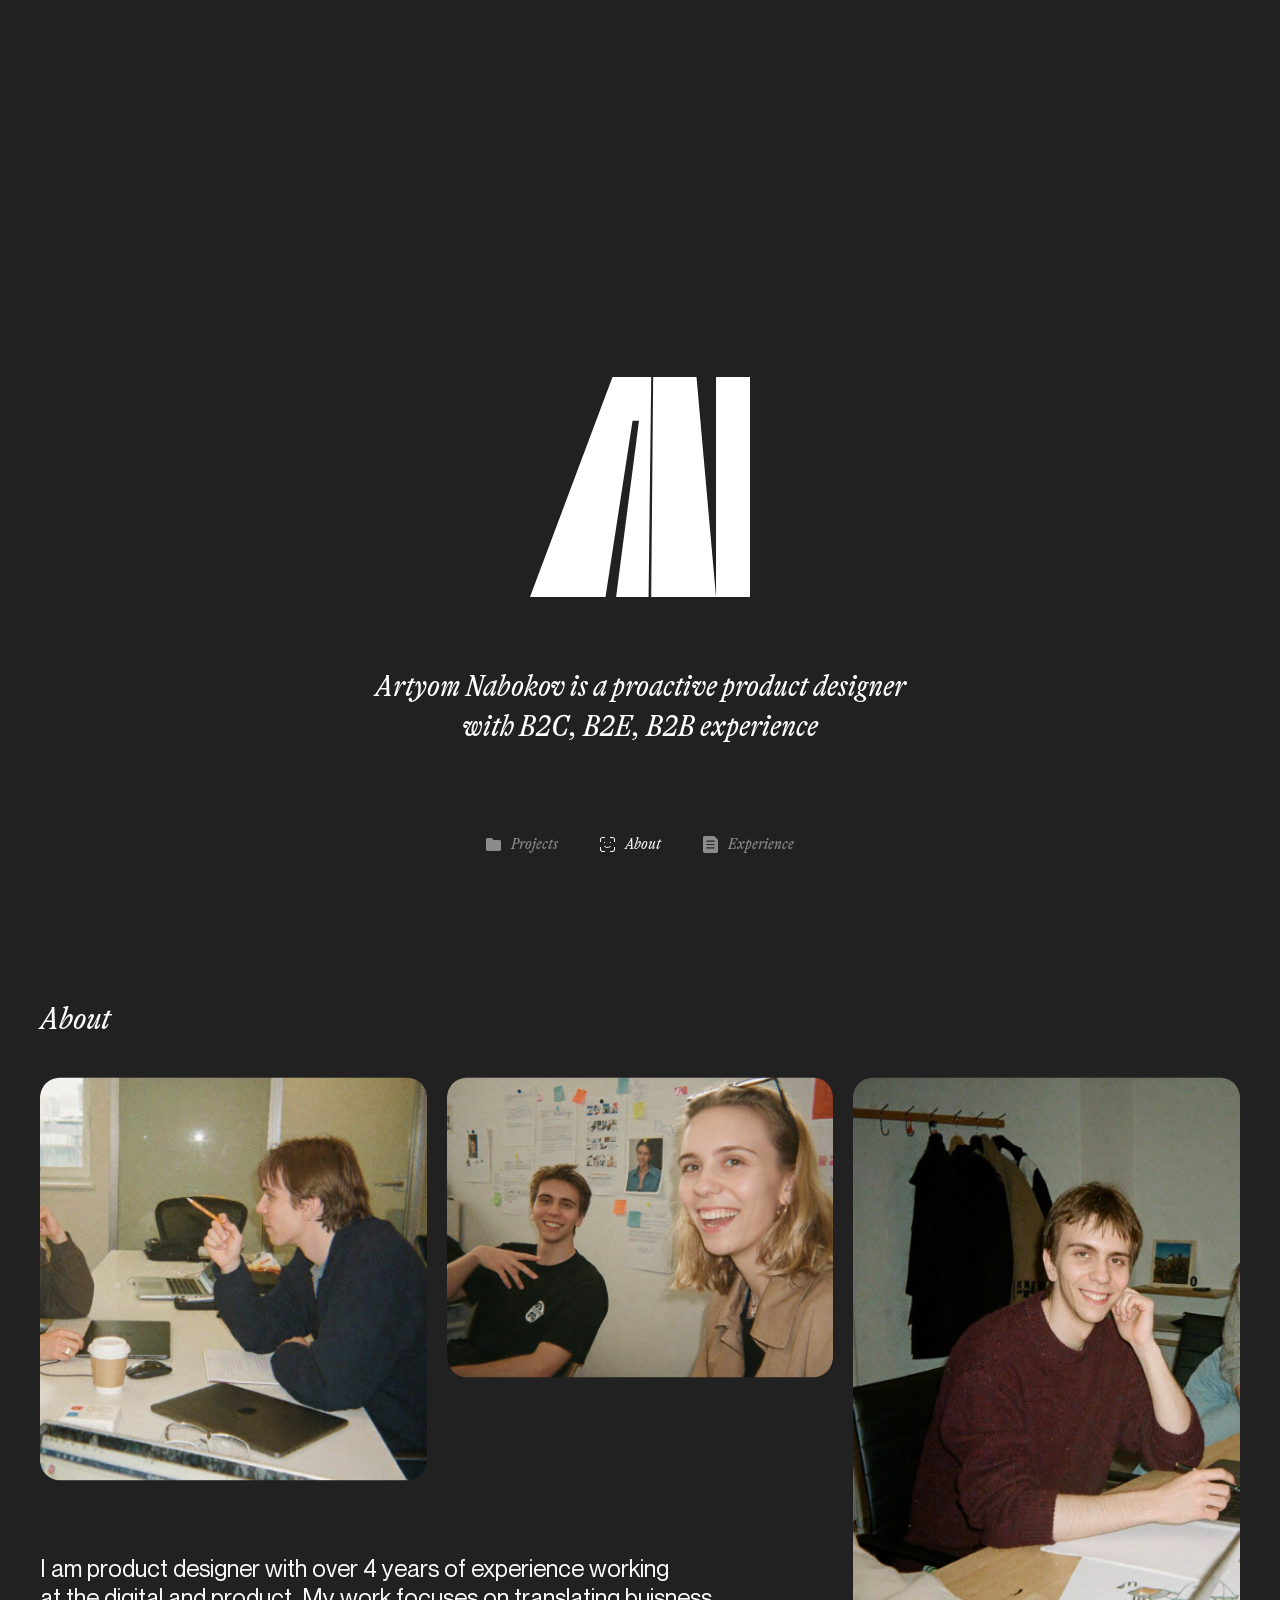
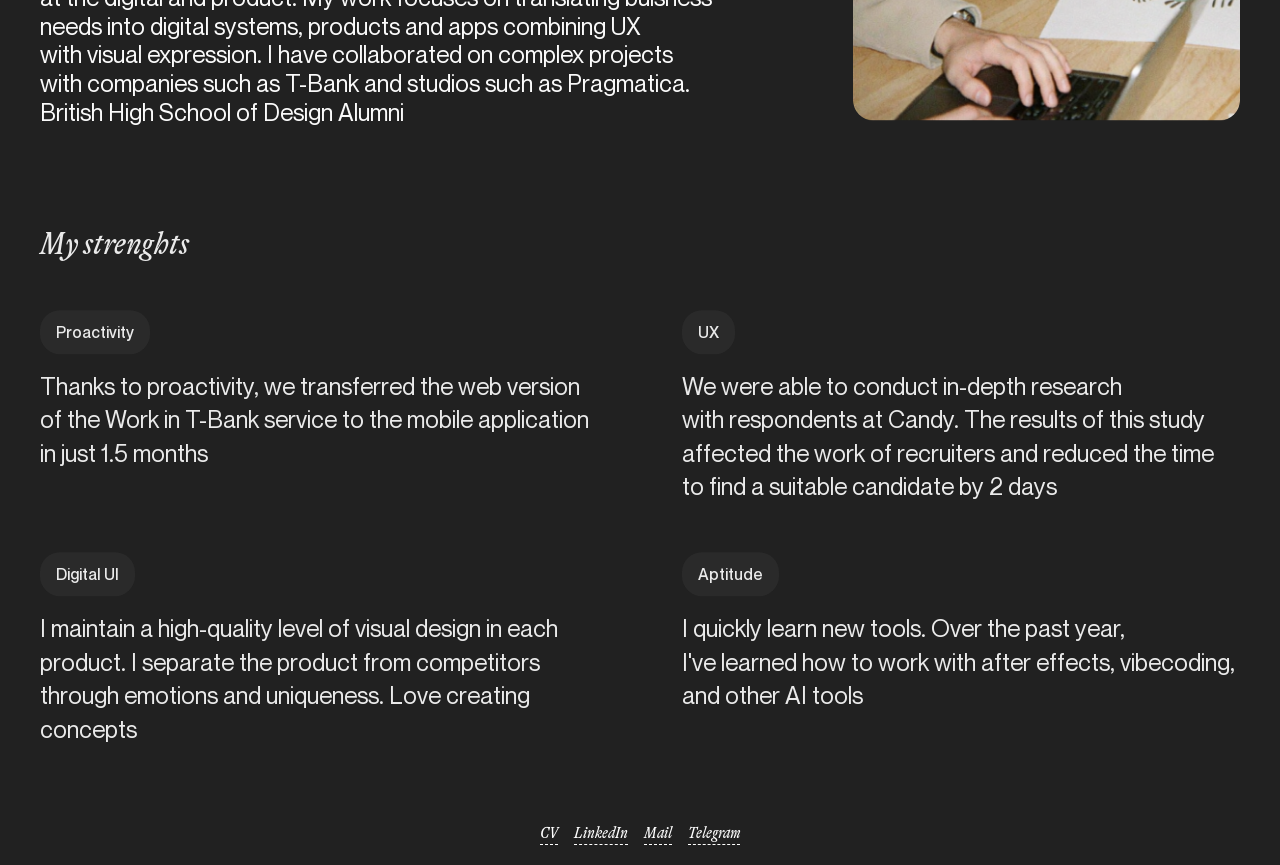
==== about.html @ 0e3f08d1 "Add About and Experience pages, seamless tab navigation, and case study polish - New about.html and " ====
<!DOCTYPE html>
<html lang="en">
<head>
<meta charset="UTF-8" />
<meta name="viewport" content="width=device-width, initial-scale=1.0" />
<title>About — Artyom Nabokov</title>
<meta name="description" content="Product designer with over 4 years of experience translating business needs into digital systems, products and apps." />
<link rel="icon" href="data:,">
<link rel="stylesheet" href="css/styles.css" />
</head>
<body>

  <header class="hero" id="top">
    <div class="hero__logo reveal">
      <img src="assets/icons/logo.svg" alt="Artyom Nabokov logo" width="313" height="313" />
    </div>
    <p class="hero__tagline reveal">
      Artyom Nabokov is&nbsp;a&nbsp;proactive product designer<br />
      with&nbsp;B2C, B2E, B2B experience
    </p>
    <nav class="hero__nav reveal">
      <a href="index.html#work" class="hero__nav-item">
        <img src="assets/icons/icon-projects.svg" alt="" width="15" height="13" />
        <span>Projects</span>
      </a>
      <a href="about.html" class="hero__nav-item is-active">
        <img src="assets/icons/icon-about.svg" alt="" width="15" height="15" />
        <span>About</span>
      </a>
      <a href="experience.html" class="hero__nav-item">
        <img src="assets/icons/icon-experience.svg" alt="" width="15" height="17" />
        <span>Experience</span>
      </a>
    </nav>
  </header>

  <main>
    <section class="section" id="about">
      <div class="section__head reveal">
        <h2>About</h2>
      </div>

      <div class="about-photos reveal">
        <div class="about-photos__left">
          <div class="about-photos__row">
            <div class="about-photo" style="aspect-ratio:401/418">
              <img class="about-photo__img about-photo__img--plain" src="assets/images/about/photo-1.png" alt="Artyom collaborating with a colleague at a desk" />
            </div>
            <div class="about-photo" style="aspect-ratio:401/311">
              <img class="about-photo__img about-photo__img--plain" src="assets/images/about/photo-2.png" alt="Artyom laughing with a teammate" />
            </div>
          </div>
          <p class="about-bio">I&nbsp;am&nbsp;product designer with&nbsp;over 4&nbsp;years of&nbsp;experience working at&nbsp;the&nbsp;digital and&nbsp;product. My&nbsp;work focuses on&nbsp;translating buisness needs into&nbsp;digital systems, products and&nbsp;apps combining UX with&nbsp;visual expression. I&nbsp;have collaborated on&nbsp;complex projects with&nbsp;companies such as&nbsp;T-Bank and&nbsp;studios such as&nbsp;Pragmatica. British High School of&nbsp;Design Alumni</p>
        </div>
        <div class="about-photo about-photo--tall" style="aspect-ratio:401/666">
          <img class="about-photo__img about-photo__img--plain" src="assets/images/about/photo-3.png" alt="Artyom working at his desk" />
        </div>
      </div>

      <div class="about-strengths reveal">
        <h3>My strenghts</h3>
        <div class="about-strengths__grid">
          <div class="about-strength">
            <span class="about-strength__badge">Proactivity</span>
            <p>Thanks to&nbsp;proactivity, we&nbsp;transferred the&nbsp;web version of&nbsp;the&nbsp;Work in&nbsp;T-Bank service to&nbsp;the&nbsp;mobile application in&nbsp;just 1.5&nbsp;months</p>
          </div>
          <div class="about-strength">
            <span class="about-strength__badge">UX</span>
            <p>We&nbsp;were able to&nbsp;conduct in-depth research with&nbsp;respondents at&nbsp;Candy. The&nbsp;results of&nbsp;this study affected the&nbsp;work of&nbsp;recruiters and&nbsp;reduced the&nbsp;time to&nbsp;find a&nbsp;suitable candidate by&nbsp;2&nbsp;days</p>
          </div>
          <div class="about-strength">
            <span class="about-strength__badge">Digital UI</span>
            <p>I&nbsp;maintain a&nbsp;high-quality level of&nbsp;visual design in&nbsp;each product. I&nbsp;separate the&nbsp;product from&nbsp;competitors through emotions and&nbsp;uniqueness. Love creating concepts</p>
          </div>
          <div class="about-strength">
            <span class="about-strength__badge">Aptitude</span>
            <p>I&nbsp;quickly learn new tools. Over&nbsp;the&nbsp;past year, I've&nbsp;learned how&nbsp;to&nbsp;work with&nbsp;after effects, vibecoding, and&nbsp;other AI&nbsp;tools</p>
          </div>
        </div>
      </div>
    </section>
  </main>

  <footer class="links">
    <a href="#" target="_blank" rel="noopener">CV</a>
    <a href="https://www.linkedin.com/in/artyom-nabokov-3b5aaa315/" target="_blank" rel="noopener">LinkedIn</a>
    <button type="button" class="link-copy" data-copy="nabokov.artyom@gmail.com" data-label="Mail">Mail</button>
    <button type="button" class="link-copy" data-copy="@bankasidra" data-label="Telegram">Telegram</button>
  </footer>

  <script src="assets/vendor/gsap/gsap.min.js"></script>
  <script src="assets/vendor/gsap/ScrollTrigger.min.js"></script>
  <script src="js/script.js"></script>
</body>
</html>
---- css/styles.css ----
/* ---------- Fonts ----------
   Trial webfonts used for this non-commercial portfolio, per foundry trial terms:
     - GT Alpina Trial Condensed Regular/Medium Italic (Grilli Type) — headings/labels
     - PP Neue Montreal Regular/Medium (Pangram Pangram) — body/card titles */

@font-face {
  font-family: 'GT Alpina Trial';
  src: url('../assets/fonts/GT-Alpina-Condensed-Regular-Italic-Trial.otf') format('opentype');
  font-style: italic;
  font-weight: 400;
  font-display: swap;
}
@font-face {
  font-family: 'GT Alpina Trial';
  src: url('../assets/fonts/GT-Alpina-Condensed-Medium-Italic-Trial.otf') format('opentype');
  font-style: italic;
  font-weight: 500;
  font-display: swap;
}
@font-face {
  font-family: 'PP Neue Montreal';
  src: url('../assets/fonts/NeueMontreal-Regular.woff2') format('woff2');
  font-style: normal;
  font-weight: 400;
  font-display: swap;
}
@font-face {
  font-family: 'PP Neue Montreal';
  src: url('../assets/fonts/NeueMontreal-Medium.woff2') format('woff2');
  font-style: normal;
  font-weight: 500;
  font-display: swap;
}

/* Seamless cross-page navigation: the browser morphs the outgoing page into
   the incoming one instead of a hard cut. Chromium-only — other browsers
   just fall back to a normal instant navigation, no harm done. */
@view-transition {
  navigation: auto;
}

::view-transition-old(root),
::view-transition-new(root) {
  animation-duration: 0.45s;
  animation-timing-function: cubic-bezier(0.16, 1, 0.3, 1);
}

:root {
  --bg: #212121;
  --bg-deep: #0f0f0f;
  --fg: #ffffff;
  --fg-dim: rgba(255, 255, 255, 0.5);
  --gap: 20px;
  --container: 1240px;
  --font-display: 'GT Alpina Trial', 'Fraunces', Georgia, serif;
  --font-body: 'PP Neue Montreal', 'General Sans', Inter, Arial, sans-serif;
  --ease: cubic-bezier(0.16, 1, 0.3, 1);
}

* { box-sizing: border-box; }

html { scroll-behavior: smooth; }

body {
  margin: 0;
  background: var(--bg);
  color: var(--fg);
  font-family: var(--font-body);
  -webkit-font-smoothing: antialiased;
}

img { display: block; max-width: 100%; }

a { color: inherit; text-decoration: none; }

/* ---------- Reveal-on-scroll ----------
   Resting state only — GSAP (ScrollTrigger) animates these in; see js/script.js.
   Kept as plain CSS so content isn't briefly visible before JS runs. */
.reveal {
  opacity: 0;
}

/* ---------- Hero ---------- */
.hero {
  min-height: 100vh;
  display: flex;
  flex-direction: column;
  align-items: center;
  justify-content: flex-end;
  gap: 40px;
  padding: 40px 20px 32px;
  text-align: center;
  /* Identical hero markup on index.html and about.html — naming it lets the
     browser morph it in place across navigation instead of crossfading it
     away and back in with the rest of the page. */
  view-transition-name: site-hero;
}

.hero__logo {
  width: 220px;
}
.hero__logo img { width: 100%; height: auto; }

.hero__tagline {
  font-family: var(--font-display);
  font-style: italic;
  font-size: clamp(18px, 2.4vw, 32px);
  line-height: 1.3;
  max-width: 620px;
  color: var(--fg);
}

.hero__nav {
  display: flex;
  gap: 2px;
  padding: 8px;
}

.hero__nav-item {
  display: flex;
  align-items: center;
  gap: 10px;
  padding: 8px 20px;
  opacity: 0.5;
}
.hero__nav-item.is-active {
  opacity: 1;
}
.hero__nav-item span {
  font-family: var(--font-display);
  font-style: italic;
  font-size: 16px;
  white-space: nowrap;
}

/* ---------- Sections ---------- */
.section {
  max-width: var(--container);
  margin: 0 auto;
  padding: 100px 20px 60px;
}

#work { padding-top: 56px; }

.section__head {
  display: flex;
  align-items: baseline;
  justify-content: space-between;
  margin-bottom: 40px;
}

.section__head h2 {
  font-family: var(--font-display);
  font-style: italic;
  font-weight: 400;
  font-size: clamp(24px, 3vw, 32px);
  margin: 0;
}

.section__all {
  font-family: var(--font-display);
  font-style: italic;
  font-size: 16px;
  color: var(--fg);
  opacity: 1;
}

/* ---------- Card component (Selected Work + Playground) ----------
   Shadow/lift live on .card (unclipped, so box-shadow stays rounded and
   doesn't show a seam on transform); rounding + clipping of the actual
   artwork live on the .card__clip child. Splitting these across two
   elements avoids the classic border-radius+overflow+transform bug where
   the browser's shadow and clip paths drift apart mid-transition. */
.card {
  position: relative;
  display: block;
  border-radius: 21px;
  aspect-ratio: var(--card-w) / var(--card-h);
  --shadow-o: 0;
  box-shadow: 0 24px 48px rgba(0, 0, 0, var(--shadow-o));
}

.card__clip {
  position: absolute;
  inset: 0;
  border-radius: inherit;
  overflow: hidden;
  background: var(--card-bg, #111);
}

.card__visual {
  position: absolute;
  inset: 0;
}

.card__layer {
  position: absolute;
  left: var(--l, 0);
  top: var(--t, 0);
  width: var(--w, 100%);
  height: var(--h, 100%);
  object-fit: cover;
}
.card__layer--centered {
  left: 50%;
  top: 50%;
  width: auto;
  height: 100%;
  transform: translate(-50%, -50%);
}
.card__mask {
  -webkit-mask-repeat: no-repeat;
  mask-repeat: no-repeat;
  -webkit-mask-size: 100% 100%;
  mask-size: 100% 100%;
  -webkit-mask-position: 0 0;
  mask-position: 0 0;
}

.card__fade {
  position: absolute;
  inset: 0;
  background: linear-gradient(to bottom, rgba(15, 15, 15, 0) 45%, rgba(15, 15, 15, 0.92) 100%);
  opacity: 0;
}

.card__text {
  position: absolute;
  left: 16px;
  right: 16px;
  bottom: 16px;
  opacity: 0;
  transform: translateY(10px);
}

/* Selected Work: caption + fade are always shown, not hover-only */
.work-grid .card__fade,
.work-grid .card__text {
  opacity: 1;
  transform: translateY(0);
}

.card__title {
  font-family: var(--font-body);
  font-weight: 500;
  font-size: 16px;
  line-height: 1.25;
  margin: 0 0 10px;
}
.card__title-dim { color: var(--fg-dim); font-weight: 400; }

.card__client {
  font-family: var(--font-display);
  font-style: italic;
  font-size: 18px;
  color: var(--fg-dim);
  margin: 0;
}

/* ---------- Selected Work: single horizontal row, native size, drag/scroll for overflow ---------- */
.work-grid {
  display: flex;
  flex-wrap: nowrap;
  align-items: flex-end;
  gap: var(--gap);
  overflow-x: auto;
  cursor: grab;
  scrollbar-width: none;
  -ms-overflow-style: none;
  user-select: none;
  -webkit-user-select: none;
  /* overflow-x:auto forces overflow-y to act as auto too (per spec, an axis
     can't stay "visible" while the other isn't), which would otherwise clip
     the hover box-shadow at the row's top/bottom edge. Pad the scroll area
     and cancel the padding with a matching negative margin so the shadow
     has room without shifting surrounding layout. */
  padding: 24px 0 90px;
  margin: -24px 0 -90px;
}
.work-grid img { -webkit-user-drag: none; user-drag: none; }
.work-grid::-webkit-scrollbar { display: none; }
.work-grid.is-dragging {
  cursor: grabbing;
  scroll-behavior: auto;
  user-select: none;
}
.work-grid .card {
  flex: 0 0 auto;
  width: calc(var(--card-w) * 1px);
}

@media (max-width: 560px) {
  .work-grid .card { width: calc(var(--card-w) * 0.72px); }
}

/* ---------- Playground (masonry via columns) ---------- */
.playground-grid {
  display: grid;
  grid-template-columns: repeat(3, 1fr);
  gap: var(--gap);
  align-items: start;
}

.playground-col {
  display: flex;
  flex-direction: column;
  gap: var(--gap);
}

@media (max-width: 900px) {
  .playground-grid { grid-template-columns: repeat(2, 1fr); }
}
@media (max-width: 600px) {
  .playground-grid { grid-template-columns: 1fr; }
}

/* ---------- Footer links ---------- */
.links {
  display: flex;
  gap: 16px;
  align-items: center;
  justify-content: center;
  padding: 20px;
  background: var(--bg);
}
.links a,
.links button {
  font-family: var(--font-display);
  font-style: italic;
  font-size: 16px;
  border: none;
  border-bottom: 1px dashed var(--fg);
  padding: 0 0 2px;
  background: none;
  color: inherit;
  cursor: pointer;
}

@media (max-width: 480px) {
  .hero { gap: 28px; }
  .hero__nav { flex-wrap: wrap; justify-content: center; }
}

/* ================= Case study pages ================= */

.case-nav {
  max-width: var(--container);
  margin: 0 auto;
  padding: 32px 20px 0;
}
.case-back {
  display: inline-flex;
  align-items: center;
  gap: 8px;
  font-family: var(--font-display);
  font-style: italic;
  font-size: 16px;
  opacity: 0.6;
}
.case-back img { width: 15px; height: 15px; filter: invert(1); }

.case {
  max-width: var(--container);
  margin: 0 auto;
  padding: 40px 20px 100px;
  display: flex;
  flex-direction: column;
  gap: 90px;
}

.case-hero img,
.case-feature-row img,
.case-feature-grid img,
.case-compare img {
  width: 100%;
  display: block;
  border-radius: 20px;
}

/* Text blocks sit in the right half of the content column, matching the source layout */
.case-text {
  margin-left: auto;
  width: 622px;
  max-width: 100%;
  display: flex;
  flex-direction: column;
  gap: 40px;
}
.case-text__group h3,
.case-text__label {
  font-family: var(--font-display);
  font-style: italic;
  font-weight: 400;
  font-size: 16px;
  color: var(--fg-dim);
  margin: 0 0 14px;
}
.case-text__group p {
  font-size: 20px;
  line-height: 1.45;
  margin: 0;
}

/* The intro block (tags/description/badges) uses a tighter 16px gap in
   Figma than the other text blocks' 40px group spacing. */
.case-text--intro {
  gap: 16px;
}

.case-tags {
  display: flex;
  flex-wrap: wrap;
  gap: 8px;
  font-size: 14px;
  color: var(--fg-dim);
}
.case-tags span:not(:last-child)::after {
  content: '•';
  margin-left: 8px;
}
.case-desc {
  font-size: 22px;
  line-height: 1.4;
  margin: 0;
}
.case-badge {
  align-self: flex-start;
  display: inline-flex;
  align-items: center;
  gap: 8px;
  padding: 12px 16px 12px 12px;
  border-radius: 20px;
  background: #2c2c2c;
  font-family: var(--font-body);
  font-weight: 500;
  font-size: 16px;
  color: #fff;
}
.case-badge img { width: 12px; height: auto; }

.case-feature-row {
  display: grid;
  grid-template-columns: repeat(3, 1fr);
  gap: var(--gap);
}
.case-feature-grid {
  display: flex;
  flex-direction: column;
  gap: var(--gap);
}

.case-compare {
  position: relative;
  border-radius: 20px;
  overflow: hidden;
  aspect-ratio: 1240 / 666;
  cursor: ew-resize;
  user-select: none;
  /* Matches the block's own radial gradient fill in Figma — the before/
     after shots don't quite reach the container edges, so this shows in
     the margins instead of a jarring black bar. */
  background: radial-gradient(circle at 50% 50%, #ffffff 0%, #fff7cb 25%, #ffee96 50%, #ffe662 75%, #ffe147 87.5%, #ffdd2d 100%);
}
/* Both shots are full-bleed and identically sized/positioned (the whole
   container) — that's what lets the drag reveal more/less of either side
   with no gap. Sizing each to only its own small Figma "window" meant the
   reveal ran out of image past that window's edge. */
.case-compare img {
  position: absolute;
  inset: 0;
  width: 100%;
  height: 100%;
  object-fit: contain;
  object-position: center;
  border-radius: 0;
  pointer-events: none;
  /* The full mockup at "contain" size reads small against this wide
     letterboxed block — scale it up so it reads closer to Figma's size,
     letting the container's overflow:hidden crop the excess. */
  transform: scale(1.4);
}
/* The reveal clip must be a percentage of the whole container, not of the
   "after" image's own (already-offset, already-narrower) box — clipping
   the image directly clipped it relative to itself, which is why the
   drag looked broken. Wrap it in a full-size layer and clip that instead. */
.case-compare__after-clip {
  position: absolute;
  inset: 0;
  clip-path: inset(0 0 0 50%);
}
.case-compare__handle {
  position: absolute;
  top: 0;
  bottom: 0;
  left: 50%;
  width: 6px;
  background: #ffdd2d;
  border-radius: 8px;
  transform: translateX(-50%);
  pointer-events: none;
  z-index: 2;
}
.case-compare__grip {
  position: absolute;
  top: 50%;
  left: 50%;
  width: 48px;
  height: 108px;
  border-radius: 11px;
  background: #ffdd2d;
  transform: translate(-50%, -50%);
  display: flex;
  flex-direction: column;
  align-items: center;
  justify-content: center;
  gap: 8px;
  pointer-events: none;
  z-index: 3;
}
.case-compare__grip img { width: 24px; height: 24px; }
.case-compare__grip span {
  font-family: var(--font-body);
  font-weight: 500;
  font-size: 16px;
  color: #9a8104;
}
.case-compare__label {
  position: absolute;
  top: 3%;
  font-family: var(--font-display);
  font-style: italic;
  font-size: 16px;
  color: #212121;
  z-index: 2;
}
.case-compare__label--before { left: 1.6%; }
.case-compare__label--after { right: 1.6%; }

.case-animation {
  aspect-ratio: 1240 / 860;
  border-radius: 20px;
  background: #161616;
  display: flex;
  align-items: center;
  justify-content: center;
  overflow: hidden;
}
.case-animation span {
  font-family: var(--font-display);
  font-style: italic;
  font-size: 28px;
  color: var(--fg-dim);
}
.case-animation video {
  width: 100%;
  height: 100%;
  object-fit: cover;
}

.case-results ul {
  list-style: none;
  padding: 0;
  margin: 6px 0 0;
  display: flex;
  flex-direction: column;
  gap: 10px;
}
.case-results li {
  font-size: 20px;
  padding-left: 22px;
  position: relative;
}
.case-hypotheses,
.case-plain-list {
  list-style: none;
  padding: 0;
  margin: 0;
  display: flex;
  flex-direction: column;
  gap: 20px;
}
.case-hypotheses li {
  font-size: 18px;
  line-height: 1.5;
  padding-left: 22px;
  position: relative;
}
.case-hypotheses li::before {
  content: '•';
  position: absolute;
  left: 0;
  color: var(--fg-dim);
}
.case-plain-list { gap: 10px; margin-top: 6px; }
.case-plain-list li { font-size: 20px; }

.case-results li::before {
  content: '—';
  position: absolute;
  left: 0;
  color: var(--fg-dim);
}

@media (max-width: 900px) {
  .case-feature-row { grid-template-columns: repeat(2, 1fr); }
  .case-text { width: 100%; }
}
@media (max-width: 560px) {
  .case-feature-row { grid-template-columns: 1fr; }
  .case { gap: 60px; }
}

/* ================= About page ================= */

.about-photos {
  display: flex;
  gap: var(--gap);
  align-items: flex-start;
  margin-bottom: 96px;
}
.about-photos__left {
  display: flex;
  flex-direction: column;
  gap: 74px;
  flex: 822 1 0%;
  min-width: 0;
}
.about-photos__row {
  display: flex;
  align-items: flex-start;
  gap: var(--gap);
  width: 100%;
}
.about-photos__row .about-photo { flex: 1; }
.about-photo {
  position: relative;
  border-radius: 20px;
  overflow: hidden;
}
.about-photo--tall {
  flex: 401 1 0%;
}
.about-photo__img {
  position: absolute;
  left: var(--l, 0);
  top: var(--t, 0);
  width: var(--w, 100%);
  height: var(--h, 100%);
  object-fit: cover;
}
.about-photo__img--plain {
  position: static;
  width: 100%;
  height: 100%;
}

.about-bio {
  width: 685px;
  max-width: 100%;
  font-family: var(--font-body);
  font-size: 24px;
  line-height: 1.2;
  margin: 0;
}

.about-strengths h3 {
  font-family: var(--font-display);
  font-style: italic;
  font-weight: 400;
  font-size: clamp(24px, 3vw, 32px);
  margin: 0 0 48px;
}
.about-strengths__grid {
  display: grid;
  grid-template-columns: repeat(2, 1fr);
  column-gap: 84px;
  row-gap: 48px;
}
.about-strength {
  display: flex;
  flex-direction: column;
  gap: 16px;
}
.about-strength__badge {
  align-self: flex-start;
  display: inline-flex;
  align-items: center;
  padding: 12px 16px;
  border-radius: 20px;
  background: #2c2c2c;
  font-family: var(--font-body);
  font-weight: 500;
  font-size: 16px;
  color: #fff;
}
.about-strength p {
  font-family: var(--font-body);
  font-size: 24px;
  line-height: 1.4;
  margin: 0;
}

@media (max-width: 900px) {
  .about-photos { flex-direction: column; }
  .about-photos__left { flex: none; width: 100%; }
  .about-photo--tall { flex: none; width: 100%; }
  .about-strengths__grid { grid-template-columns: 1fr; }
}
@media (max-width: 560px) {
  .about-photos__row { flex-direction: column; }
}

/* ================= Experience page ================= */

.exp-list {
  margin-left: auto;
  width: 622px;
  max-width: 100%;
  display: flex;
  flex-direction: column;
  gap: 80px;
}
.exp-entry {
  display: flex;
  flex-direction: column;
  gap: 48px;
}
.exp-entry__text {
  display: flex;
  flex-direction: column;
  gap: 16px;
}
.exp-entry__header {
  display: flex;
  align-items: flex-start;
  justify-content: space-between;
  width: 100%;
}
.exp-entry__icon {
  width: 48px;
  height: 48px;
  border-radius: 6px;
  overflow: hidden;
  flex-shrink: 0;
}
.exp-entry__icon img {
  width: 100%;
  height: 100%;
  object-fit: cover;
  display: block;
}
.exp-entry__badge {
  align-self: flex-start;
  display: inline-flex;
  align-items: center;
  padding: 12px 16px;
  border-radius: 20px;
  background: #2c2c2c;
  font-family: var(--font-body);
  font-weight: 500;
  font-size: 16px;
  color: #fff;
  white-space: nowrap;
}
.exp-entry__title {
  display: flex;
  flex-direction: column;
  gap: 4px;
}
.exp-entry__company {
  font-family: var(--font-display);
  font-style: italic;
  font-weight: 500;
  font-size: 24px;
  color: var(--fg);
  margin: 0;
}
.exp-entry__role {
  font-family: var(--font-body);
  font-weight: 500;
  font-size: 16px;
  color: var(--fg);
  margin: 0;
}
.exp-entry__desc {
  font-family: var(--font-body);
  font-size: 24px;
  line-height: 1.4;
  color: var(--fg-dim);
  margin: 0;
}
.exp-entry__cards {
  display: flex;
  gap: 10px;
  width: 100%;
}
.exp-entry__cards .exp-card {
  flex: 1;
  min-width: 0;
}
.exp-entry__cards--fixed .exp-card--fixed {
  flex: none;
  width: 200px;
}
.exp-card {
  display: flex;
  flex-direction: column;
  gap: 8px;
}
.exp-card__img {
  width: 100%;
  height: 223px;
  border-radius: 20px;
  object-fit: cover;
  display: block;
}
.exp-card__title {
  font-family: var(--font-display);
  font-style: italic;
  font-weight: 500;
  font-size: 16px;
  color: var(--fg);
  margin: 0;
}

@media (max-width: 700px) {
  .exp-entry__cards { flex-wrap: wrap; }
  .exp-entry__cards .exp-card { flex: 1 1 45%; }
}
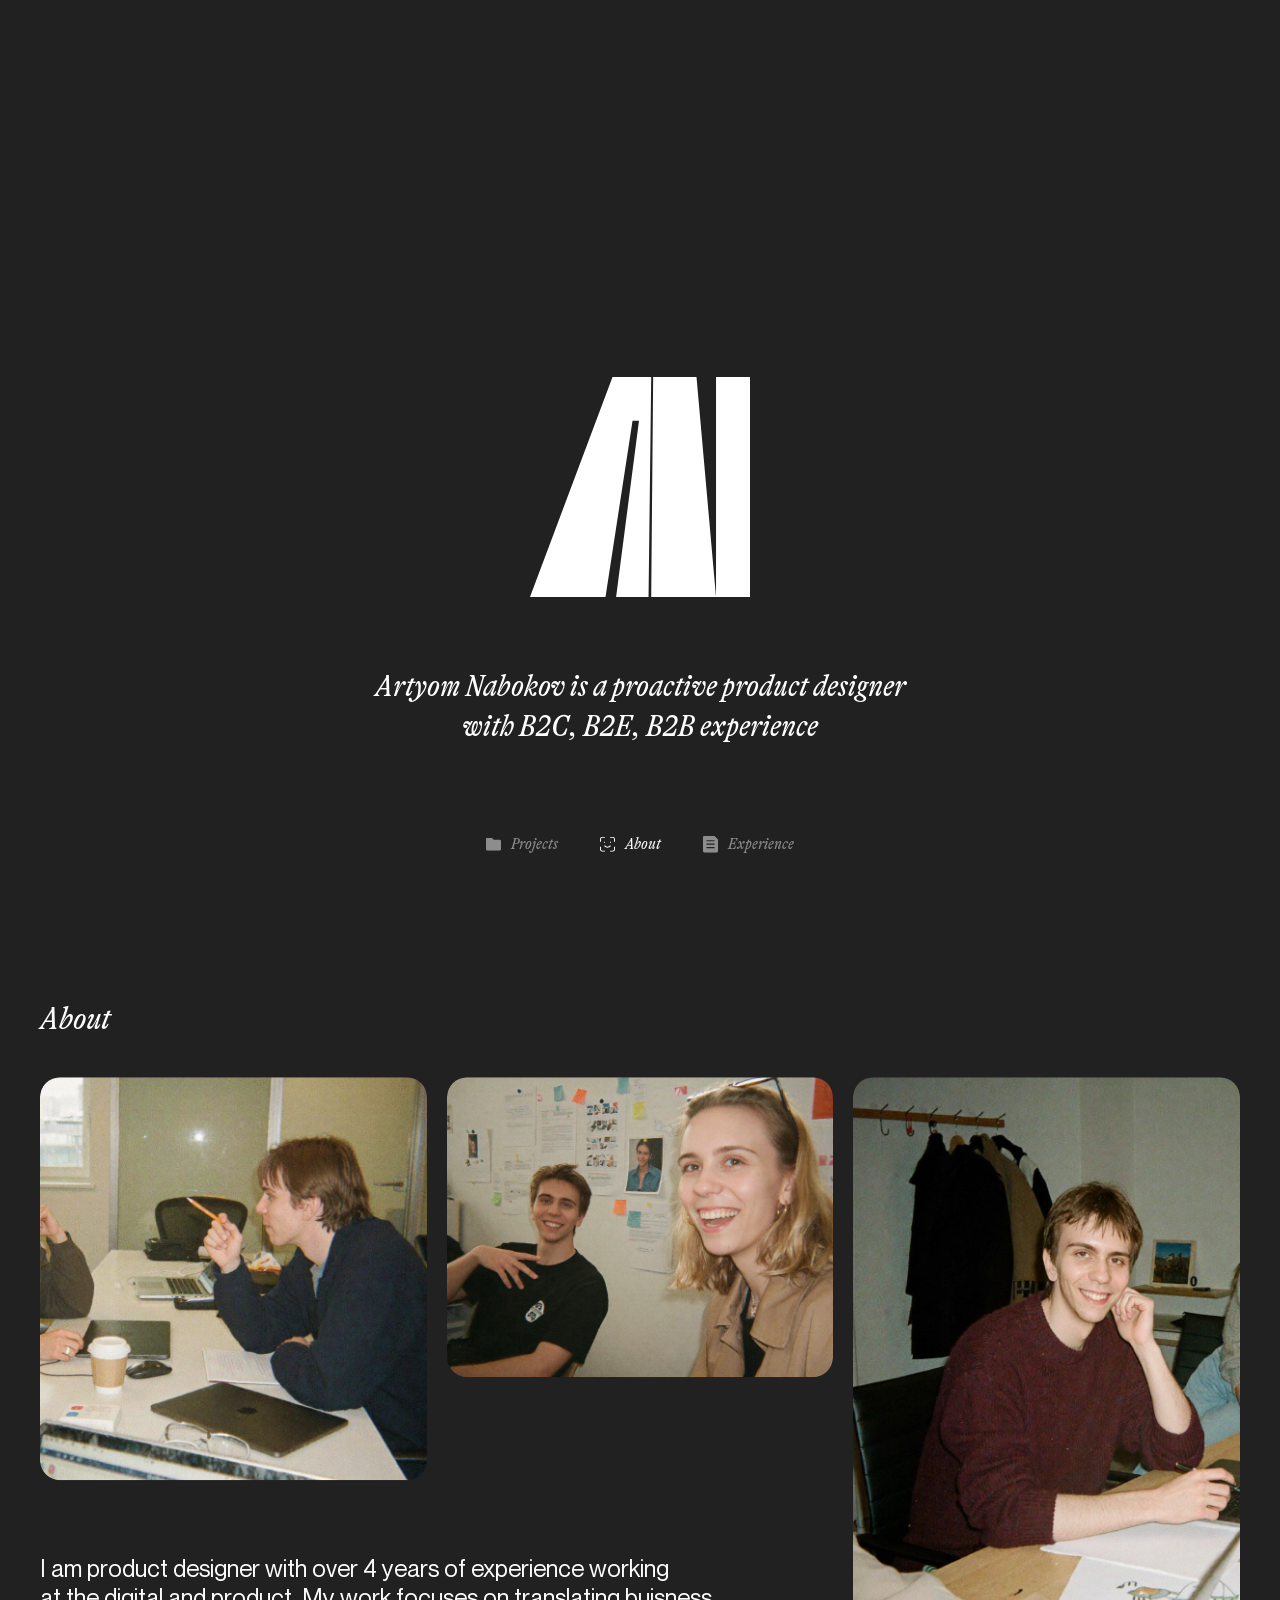
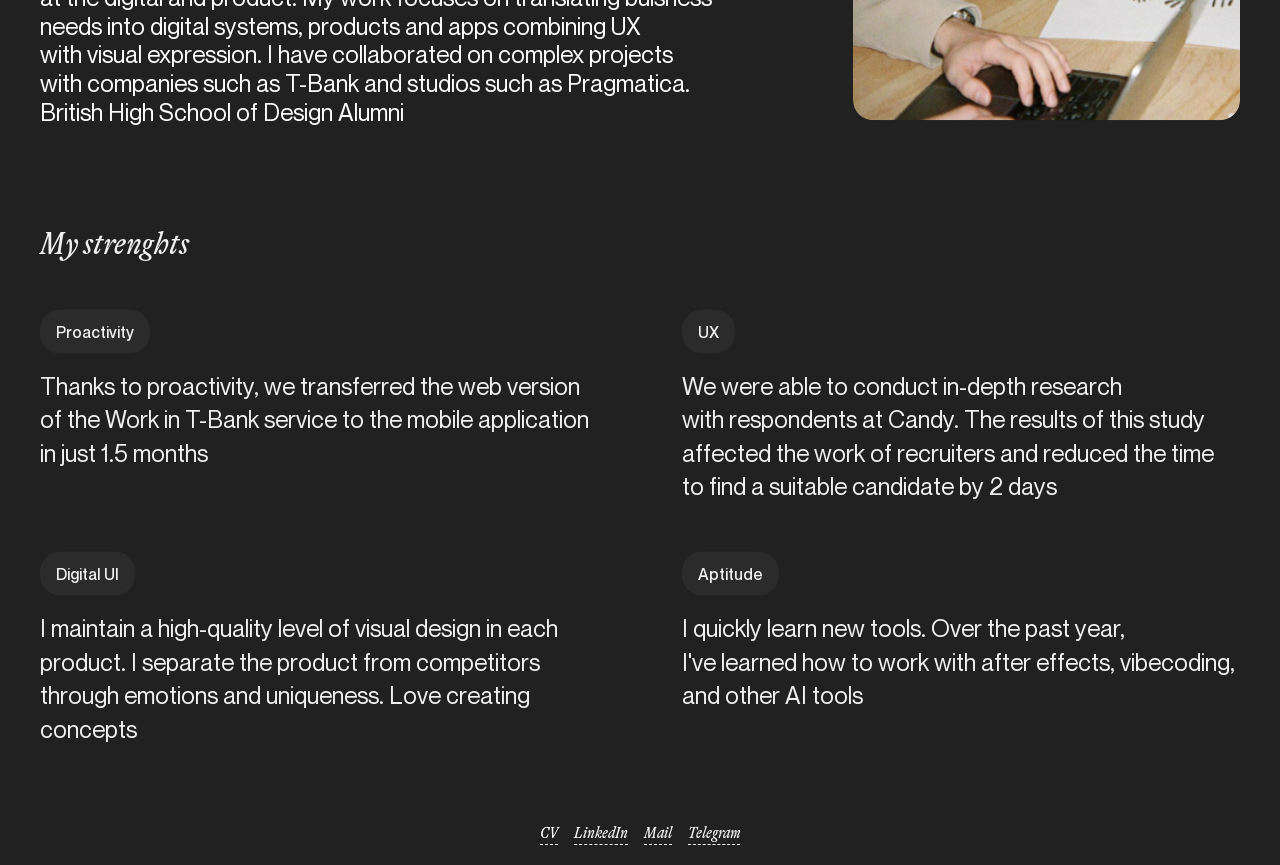
==== commit 9678e274: "Add a full-page preloader that waits for every image before revealing content Blocks each page behin" ====
--- a/about.html
+++ b/about.html
@@ -9,6 +9,11 @@
 <link rel="stylesheet" href="css/styles.css" />
 </head>
 <body>
+
+  <div class="preloader" id="preloader">
+    <img class="preloader__logo" src="assets/icons/logo.svg" alt="" />
+    <span class="preloader__percent">0%</span>
+  </div>
 
   <header class="hero" id="top">
     <div class="hero__logo reveal">
--- a/css/styles.css
+++ b/css/styles.css
@@ -72,6 +72,47 @@
 img { display: block; max-width: 100%; }
 
 a { color: inherit; text-decoration: none; }
+
+/* ---------- Preloader ----------
+   Blocks the site until every image on the page has finished loading (or
+   loading fails / times out), then fades out — see js/script.js. */
+.preloader {
+  position: fixed;
+  inset: 0;
+  z-index: 9999;
+  display: flex;
+  flex-direction: column;
+  align-items: center;
+  justify-content: center;
+  gap: 24px;
+  background: var(--bg);
+  opacity: 1;
+  transition: opacity 0.6s var(--ease);
+}
+.preloader__logo {
+  width: 96px;
+  height: 96px;
+  animation: preloader-pulse 1.4s ease-in-out infinite;
+}
+.preloader__percent {
+  font-family: var(--font-display);
+  font-style: italic;
+  font-size: 16px;
+  color: var(--fg-dim);
+  min-width: 3ch;
+  text-align: center;
+}
+.preloader--done {
+  opacity: 0;
+  pointer-events: none;
+}
+@keyframes preloader-pulse {
+  0%, 100% { opacity: 0.45; transform: scale(0.92); }
+  50% { opacity: 1; transform: scale(1); }
+}
+@media (prefers-reduced-motion: reduce) {
+  .preloader__logo { animation: none; }
+}
 
 /* ---------- Reveal-on-scroll ----------
    Resting state only — GSAP (ScrollTrigger) animates these in; see js/script.js.
@@ -827,3 +868,89 @@
   .exp-entry__cards { flex-wrap: wrap; }
   .exp-entry__cards .exp-card { flex: 1 1 45%; }
 }
+
+/* ================= All Projects page ================= */
+
+.project-entry {
+  display: flex;
+  flex-direction: column;
+  gap: 32px;
+}
+.project-entry__field {
+  display: flex;
+  flex-direction: column;
+  gap: 12px;
+}
+.project-entry__head {
+  display: flex;
+  align-items: center;
+  justify-content: space-between;
+  gap: 16px;
+}
+.project-entry__title {
+  font-family: var(--font-display);
+  font-style: italic;
+  font-weight: 400;
+  font-size: 32px;
+  color: var(--fg);
+  margin: 0;
+}
+.project-entry__title-dim {
+  color: var(--fg-dim);
+}
+.project-entry__badges {
+  display: flex;
+  gap: 8px;
+  align-items: center;
+  flex-shrink: 0;
+}
+.project-entry__subtitle {
+  font-family: var(--font-body);
+  font-weight: 500;
+  font-size: 20px;
+  color: var(--fg);
+  margin: 0;
+}
+.project-entry__stack {
+  display: flex;
+  gap: 64px;
+  flex-wrap: wrap;
+}
+.project-entry__stack-item {
+  display: flex;
+  flex-direction: column;
+  gap: 8px;
+}
+.project-entry__stack-label {
+  font-family: Inter, Arial, sans-serif;
+  font-size: 20px;
+  color: var(--fg-dim);
+  margin: 0;
+}
+.project-entry__stack-value {
+  font-family: Inter, Arial, sans-serif;
+  font-size: 20px;
+  color: var(--fg);
+  margin: 0;
+}
+.project-entry__title-link,
+.project-entry__visual-link {
+  display: block;
+}
+.project-entry__visual {
+  aspect-ratio: 1239 / 738;
+  border-radius: 20px;
+  overflow: hidden;
+  background: #2c2c2c;
+}
+.project-entry__visual img {
+  width: 100%;
+  height: 100%;
+  object-fit: cover;
+  display: block;
+}
+
+@media (max-width: 700px) {
+  .project-entry__head { flex-direction: column; align-items: flex-start; gap: 12px; }
+  .project-entry__stack { gap: 32px; }
+}
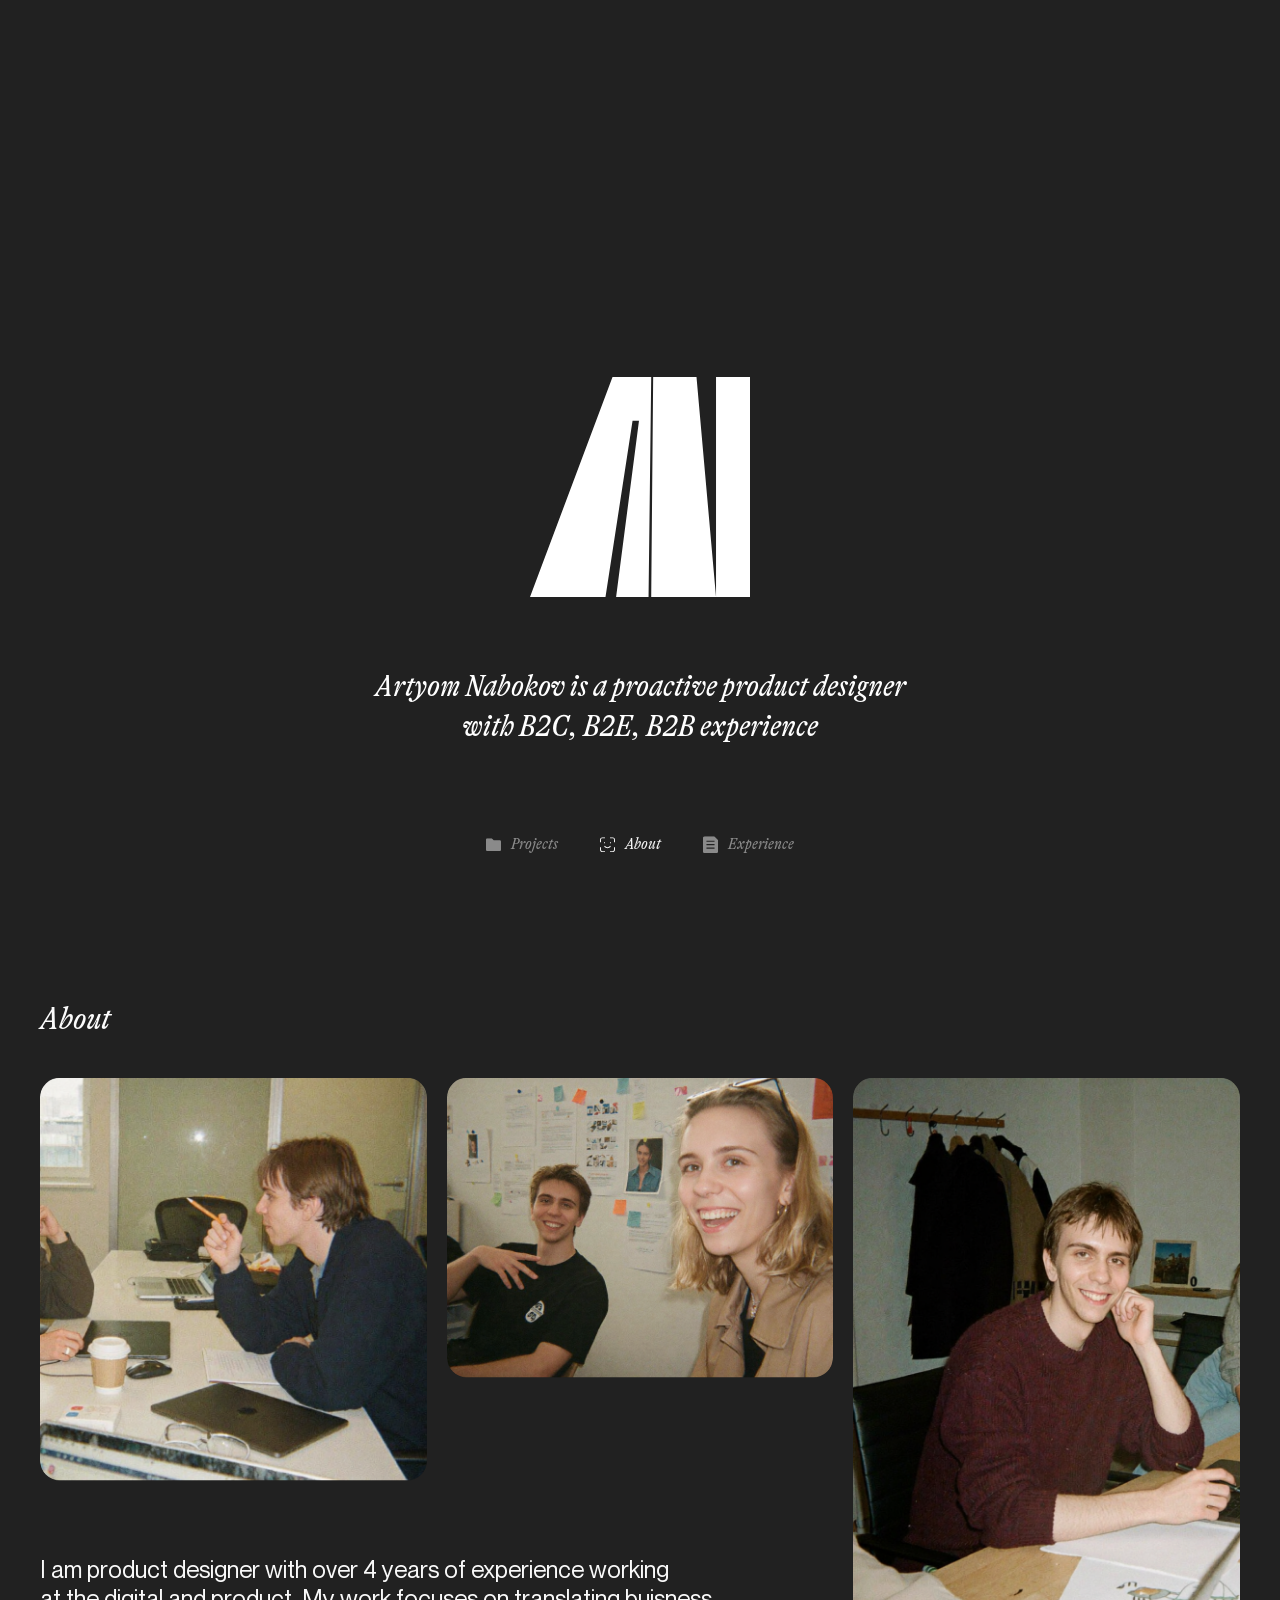
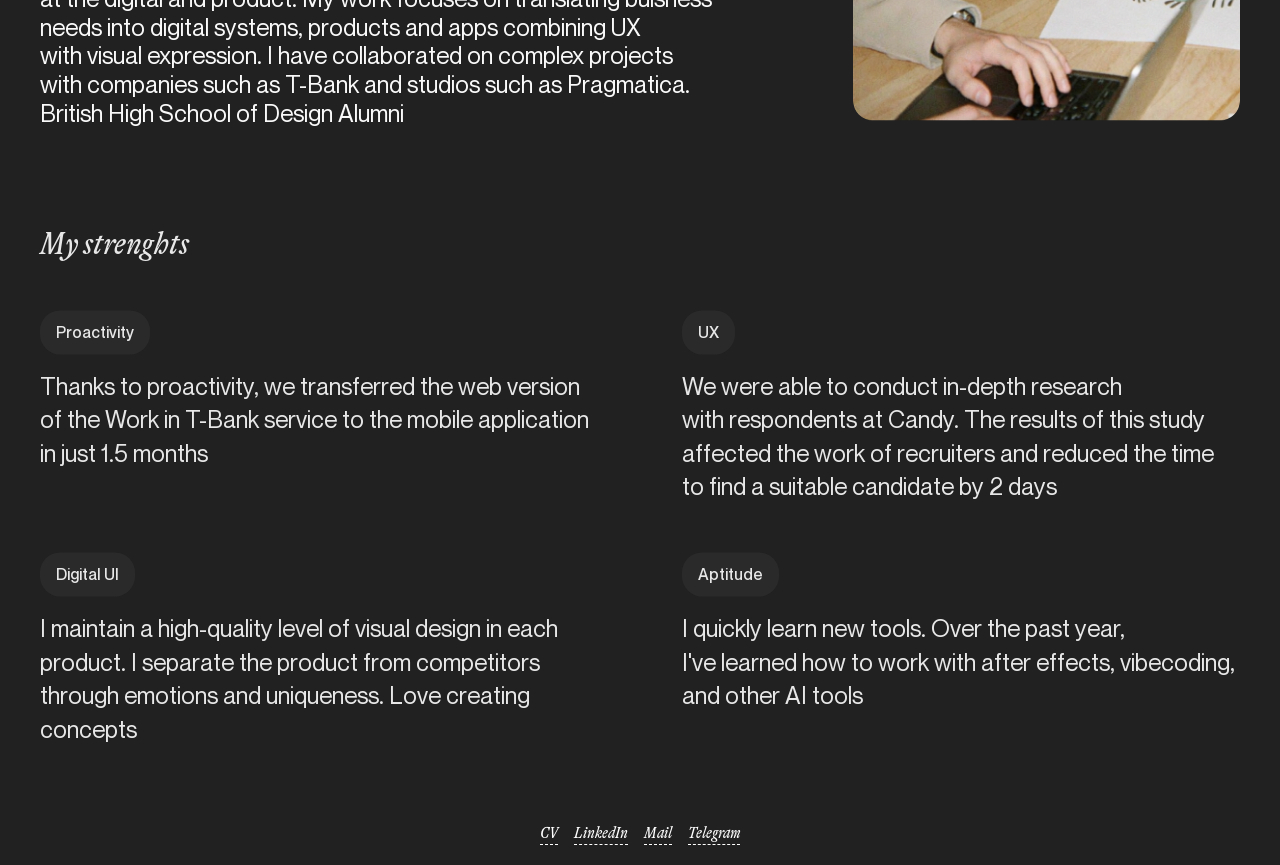
==== commit 7bf3c95e: "Add inactive state to Selected Work arrows, link Telegram directly Arrows now dim and become non-int" ====
--- a/about.html
+++ b/about.html
@@ -90,7 +90,7 @@
     <a href="#" target="_blank" rel="noopener">CV</a>
     <a href="https://www.linkedin.com/in/artyom-nabokov-3b5aaa315/" target="_blank" rel="noopener">LinkedIn</a>
     <button type="button" class="link-copy" data-copy="nabokov.artyom@gmail.com" data-label="Mail">Mail</button>
-    <button type="button" class="link-copy" data-copy="@bankasidra" data-label="Telegram">Telegram</button>
+    <a href="https://t.me/bankasidra" target="_blank" rel="noopener">Telegram</a>
   </footer>
 
   <script src="assets/vendor/gsap/gsap.min.js"></script>
--- a/css/styles.css
+++ b/css/styles.css
@@ -55,6 +55,16 @@
   --font-display: 'GT Alpina Trial', 'Fraunces', Georgia, serif;
   --font-body: 'PP Neue Montreal', 'General Sans', Inter, Arial, sans-serif;
   --ease: cubic-bezier(0.16, 1, 0.3, 1);
+
+  /* ---------- Custom cursors ----------
+     Hotspot (the 2nd/3rd number pair) is where the pointer's "active point"
+     sits within the 24x24 icon: near the tip for the default/pointer arrows,
+     dead-center for the direction badges since those aren't precision
+     pointers. Each has a native fallback in case the SVG fails to load. */
+  --cursor-default: url('../assets/cursors/cursor-default.svg') 4 2, auto;
+  --cursor-pointer: url('../assets/cursors/cursor-pointer.svg') 10 2, pointer;
+  --cursor-arrow-left: url('../assets/cursors/cursor-arrow-left.svg') 12 12, w-resize;
+  --cursor-arrow-right: url('../assets/cursors/cursor-arrow-right.svg') 12 12, e-resize;
 }
 
 * { box-sizing: border-box; }
@@ -67,11 +77,16 @@
   color: var(--fg);
   font-family: var(--font-body);
   -webkit-font-smoothing: antialiased;
+  cursor: var(--cursor-default);
 }
 
 img { display: block; max-width: 100%; }
 
 a { color: inherit; text-decoration: none; }
+
+a, button {
+  cursor: var(--cursor-pointer);
+}
 
 /* ---------- Preloader ----------
    Blocks the site until every image on the page has finished loading (or
@@ -198,12 +213,30 @@
   margin: 0;
 }
 
-.section__all {
-  font-family: var(--font-display);
-  font-style: italic;
-  font-size: 16px;
+.work-nav {
+  display: none;
+  gap: 32px;
+}
+/* Touch devices keep native swipe-scroll on the row; the arrows are a
+   desktop-with-a-mouse affordance only. */
+@media (hover: hover) and (pointer: fine) {
+  .work-nav { display: flex; }
+}
+.work-nav__btn {
+  font-family: var(--font-display);
+  font-style: italic;
+  font-size: 40px;
+  line-height: 1;
   color: var(--fg);
-  opacity: 1;
+  background: none;
+  border: none;
+  padding: 0;
+  transition: color 0.3s var(--ease);
+}
+.work-nav__btn.is-inactive {
+  color: var(--fg-dim);
+  cursor: var(--cursor-default);
+  pointer-events: none;
 }
 
 /* ---------- Card component (Selected Work + Playground) ----------
@@ -298,33 +331,34 @@
   margin: 0;
 }
 
-/* ---------- Selected Work: single horizontal row, native size, drag/scroll for overflow ---------- */
+/* ---------- Selected Work: single horizontal row ----------
+   Scrolls natively (trackpad/touch drag) and via the two header arrows
+   (initWorkGrid), which just jump the row to its start/end. Bleeds past
+   the section's 1240px container toward the viewport's right edge (half
+   the gap .section's auto-centering adds outside the container) so the
+   trailing "View all" card isn't flush against the container's edge. */
 .work-grid {
   display: flex;
   flex-wrap: nowrap;
   align-items: flex-end;
   gap: var(--gap);
   overflow-x: auto;
-  cursor: grab;
   scrollbar-width: none;
   -ms-overflow-style: none;
-  user-select: none;
-  -webkit-user-select: none;
+  margin-right: calc(-1 * (100vw - 100%) / 2);
   /* overflow-x:auto forces overflow-y to act as auto too (per spec, an axis
      can't stay "visible" while the other isn't), which would otherwise clip
-     the hover box-shadow at the row's top/bottom edge. Pad the scroll area
-     and cancel the padding with a matching negative margin so the shadow
-     has room without shifting surrounding layout. */
-  padding: 24px 0 90px;
-  margin: -24px 0 -90px;
+     the hover box-shadow at the row's top/bottom/left edges (the first
+     card's shadow has nowhere to bleed into on the left otherwise). Pad the
+     scroll area and cancel the padding with a matching negative margin so
+     the shadow has room without shifting surrounding layout. */
+  padding: 24px 0 90px 48px;
+  margin-top: -24px;
+  margin-bottom: -90px;
+  margin-left: -48px;
 }
 .work-grid img { -webkit-user-drag: none; user-drag: none; }
 .work-grid::-webkit-scrollbar { display: none; }
-.work-grid.is-dragging {
-  cursor: grabbing;
-  scroll-behavior: auto;
-  user-select: none;
-}
 .work-grid .card {
   flex: 0 0 auto;
   width: calc(var(--card-w) * 1px);
@@ -332,6 +366,45 @@
 
 @media (max-width: 560px) {
   .work-grid .card { width: calc(var(--card-w) * 0.72px); }
+}
+
+/* Extra scrollable room past the "View all" card, sized in JS only when
+   the right arrow's target would otherwise exceed the row's natural
+   scroll range (happens on wide screens, where bleed already shows past
+   the arrow's own position) — keeps the right-arrow click always able to
+   reach its target instead of clamping short partway through a card. */
+.work-grid__spacer {
+  flex: 0 0 auto;
+  width: 0;
+}
+
+.card--viewall {
+  display: flex;
+  flex-direction: column;
+  align-items: center;
+  justify-content: center;
+  gap: 24px;
+  background: #2c2c2c;
+}
+.card--viewall__circle {
+  display: flex;
+  align-items: center;
+  justify-content: center;
+  width: 60px;
+  height: 60px;
+  border-radius: 50%;
+  background: #3a3a3a;
+  font-family: var(--font-display);
+  font-style: italic;
+  font-size: 40px;
+  color: var(--fg);
+}
+.card--viewall__label {
+  font-family: var(--font-display);
+  font-style: italic;
+  font-size: 32px;
+  color: var(--fg);
+  white-space: nowrap;
 }
 
 /* ---------- Playground (masonry via columns) ---------- */
@@ -379,7 +452,18 @@
 
 @media (max-width: 480px) {
   .hero { gap: 28px; }
-  .hero__nav { flex-wrap: wrap; justify-content: center; }
+  .hero__nav {
+    flex-wrap: nowrap;
+    justify-content: center;
+    max-width: 100%;
+    overflow-x: auto;
+    -webkit-overflow-scrolling: touch;
+    scrollbar-width: none;
+    -ms-overflow-style: none;
+  }
+  .hero__nav::-webkit-scrollbar { display: none; }
+  .hero__nav-item { padding: 8px 14px; flex-shrink: 0; }
+  .hero__nav-item span { font-size: 14px; }
 }
 
 /* ================= Case study pages ================= */
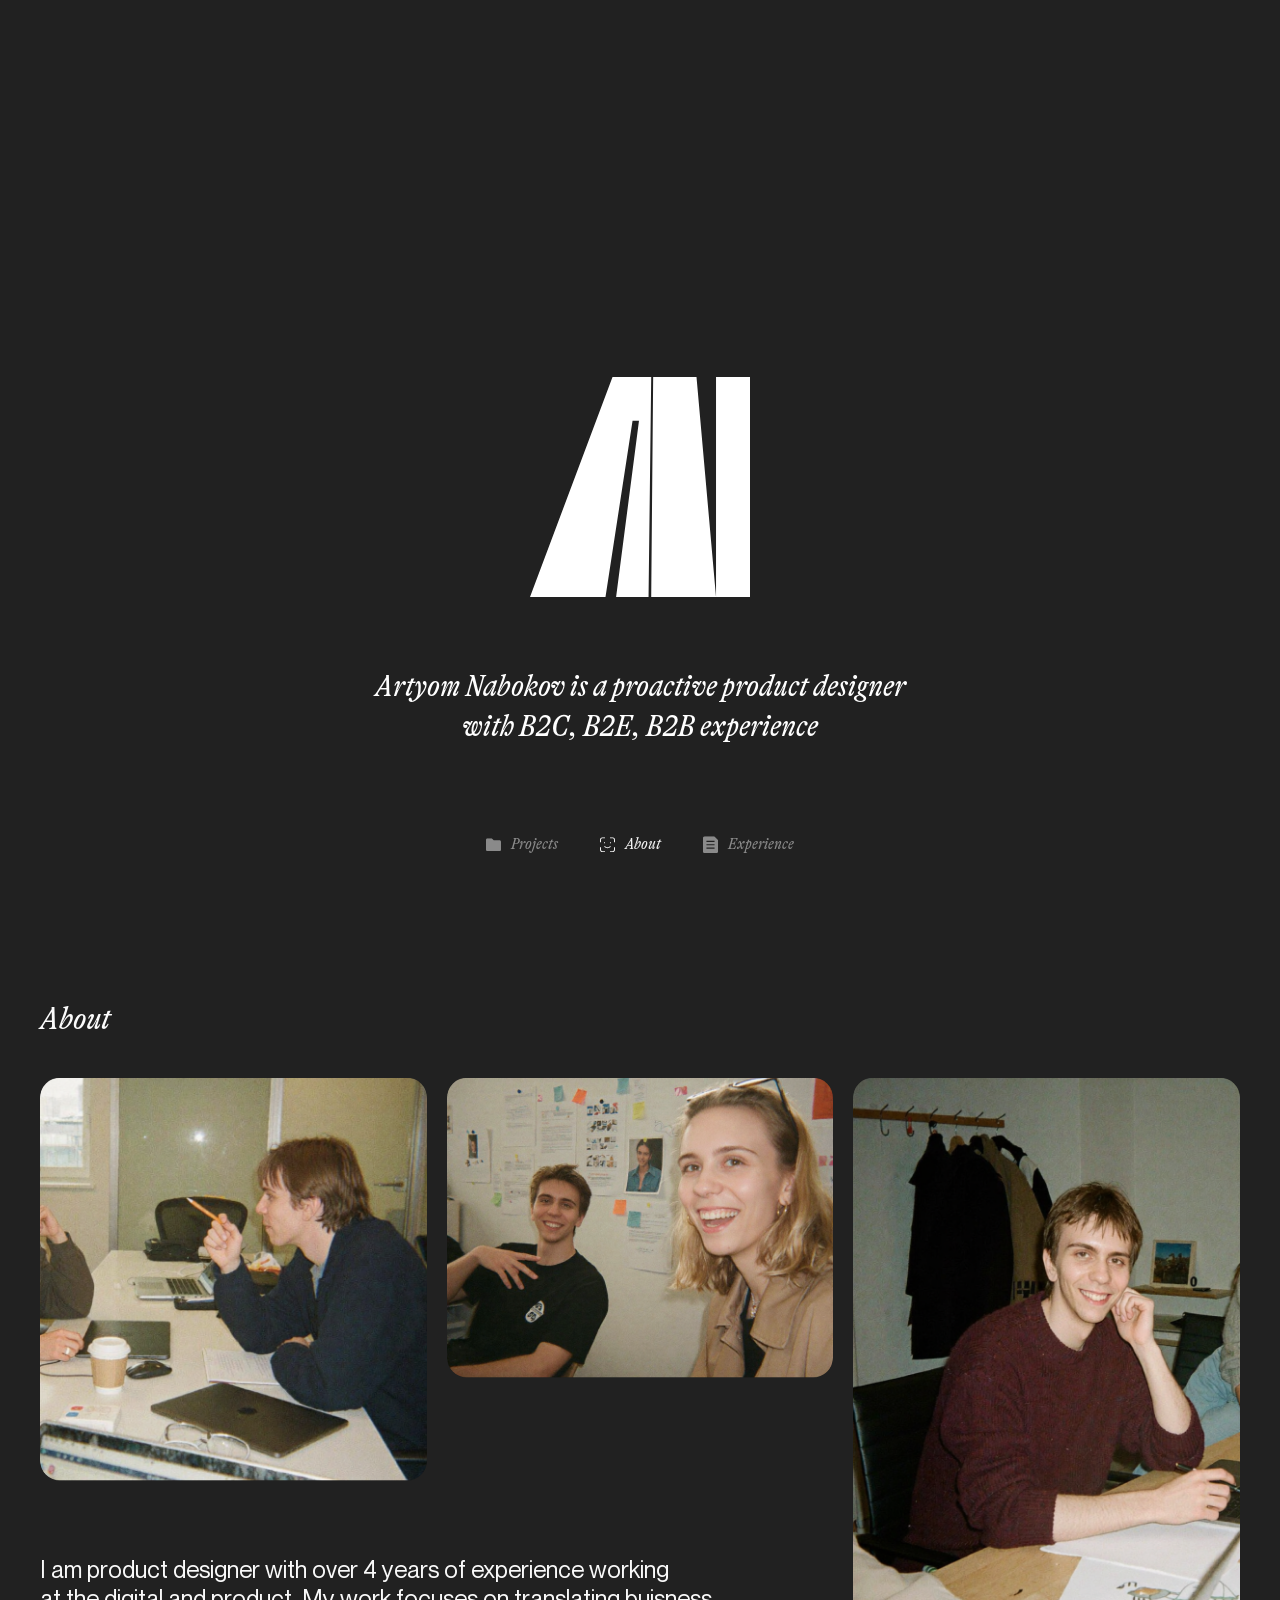
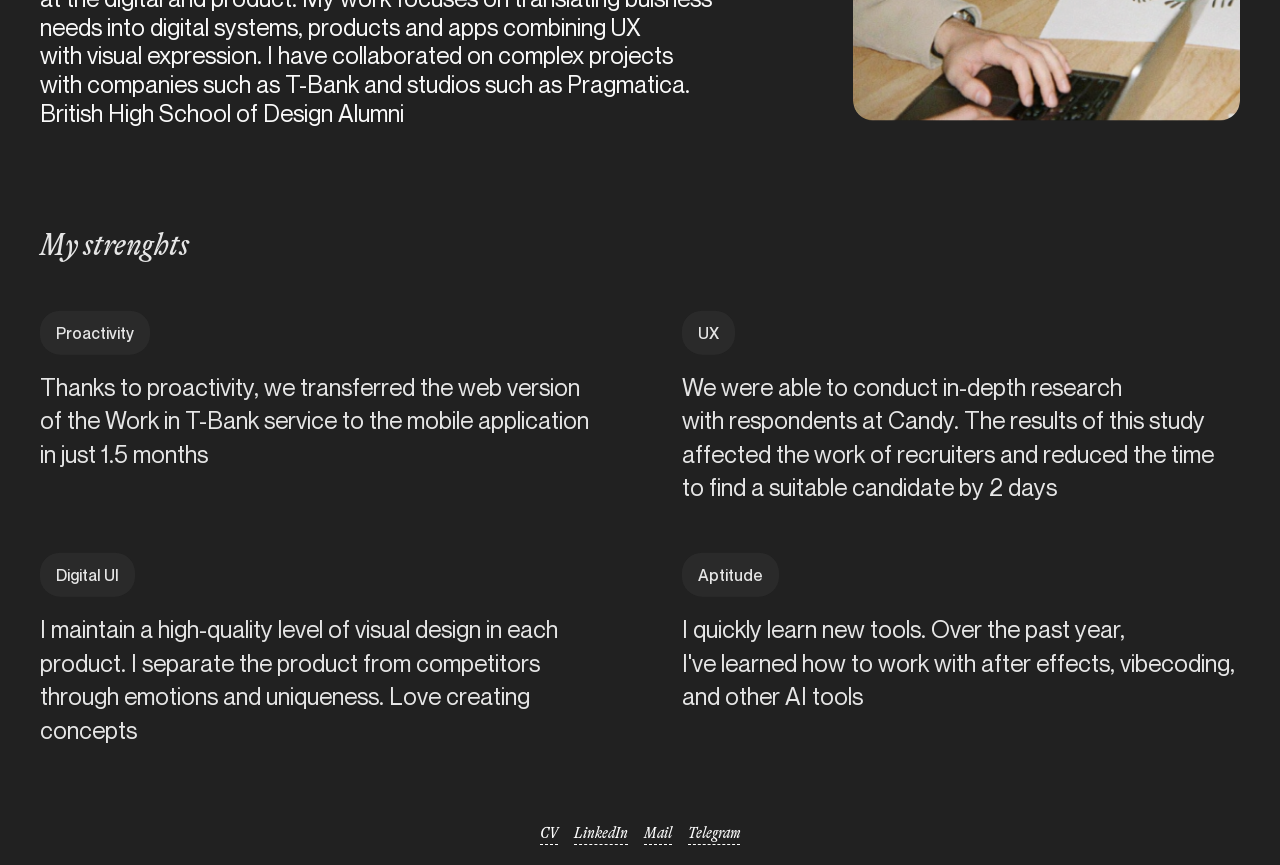
==== commit 769b0666: "Add favicon based on the logo mark Co-Authored-By: Claude Sonnet 5 <noreply@anthropic.com>" ====
--- a/about.html
+++ b/about.html
@@ -5,7 +5,7 @@
 <meta name="viewport" content="width=device-width, initial-scale=1.0" />
 <title>About — Artyom Nabokov</title>
 <meta name="description" content="Product designer with over 4 years of experience translating business needs into digital systems, products and apps." />
-<link rel="icon" href="data:,">
+<link rel="icon" href="assets/icons/favicon.svg" type="image/svg+xml">
 <link rel="stylesheet" href="css/styles.css" />
 </head>
 <body>
--- a/css/styles.css
+++ b/css/styles.css
@@ -65,6 +65,7 @@
   --cursor-pointer: url('../assets/cursors/cursor-pointer.svg') 10 2, pointer;
   --cursor-arrow-left: url('../assets/cursors/cursor-arrow-left.svg') 12 12, w-resize;
   --cursor-arrow-right: url('../assets/cursors/cursor-arrow-right.svg') 12 12, e-resize;
+  --cursor-drag: url('../assets/cursors/cursor-drag.svg') 10 10, ew-resize;
 }
 
 * { box-sizing: border-box; }
@@ -447,7 +448,7 @@
   padding: 0 0 2px;
   background: none;
   color: inherit;
-  cursor: pointer;
+  cursor: var(--cursor-pointer);
 }
 
 @media (max-width: 480px) {
@@ -579,7 +580,7 @@
   border-radius: 20px;
   overflow: hidden;
   aspect-ratio: 1240 / 666;
-  cursor: ew-resize;
+  cursor: var(--cursor-drag);
   user-select: none;
   /* Matches the block's own radial gradient fill in Figma — the before/
      after shots don't quite reach the container edges, so this shows in
@@ -642,7 +643,6 @@
   pointer-events: none;
   z-index: 3;
 }
-.case-compare__grip img { width: 24px; height: 24px; }
 .case-compare__grip span {
   font-family: var(--font-body);
   font-weight: 500;
